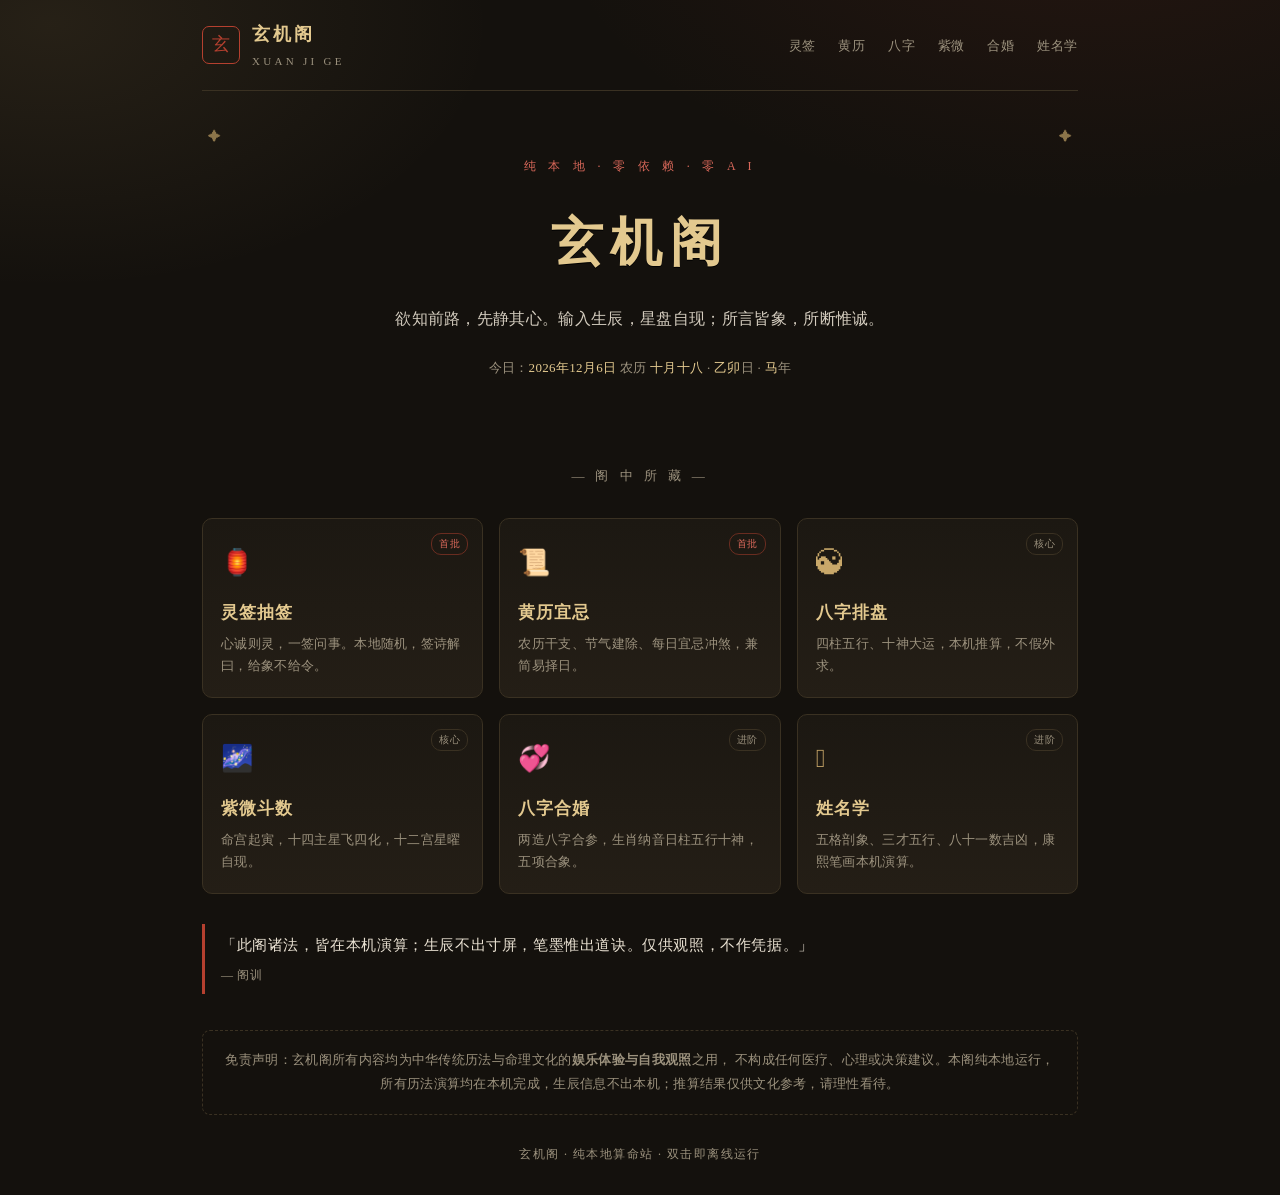
==== index.html @ bf143e60 "chore: 将 worker.js 纳入自审排除（内部 ASSETS 绑定非外联）" ====
<!DOCTYPE html>
<html lang="zh-CN">
<head>
<meta charset="UTF-8">
<meta name="viewport" content="width=device-width, initial-scale=1.0">
<title>玄机阁 · 纯本地算命站</title>
<meta name="description" content="玄机阁：纯本地、零依赖、零AI的中华命理文化站。灵签、黄历、八字、紫微、合婚、姓名学，历法内核本机演算，生辰不出本机。">
<meta property="og:title" content="玄机阁 · 纯本地算命站">
<meta property="og:description" content="灵签、黄历、八字、紫微、合婚、姓名学，纯本地演算，生辰不出本机。">
<meta property="og:type" content="website">
<meta property="og:locale" content="zh_CN">
<meta name="theme-color" content="#14110d">
<link rel="icon" href="data:,">
<link rel="stylesheet" href="assets/style.css">
</head>
<body>
<a class="skip" href="#main">跳到主要内容</a>
<div class="wrap" id="main">

  <div class="topbar">
    <div class="brand">
      <span class="seal">玄</span>
      <div><b>玄机阁</b><small>XUAN JI GE</small></div>
    </div>
    <nav class="nav">
      <a href="modules/lingqian.html">灵签</a>
      <a href="modules/huangli.html">黄历</a>
      <a href="modules/bazi.html">八字</a>
      <a href="modules/ziwei.html">紫微</a>
      <a href="modules/hehun.html">合婚</a>
      <a href="modules/nameology.html">姓名学</a>
    </nav>
  </div>

  <header class="hero">
    <div class="kicker">纯 本 地 · 零 依 赖 · 零 A I</div>
    <h1>玄机阁</h1>
    <p class="edict">欲知前路，先静其心。输入生辰，星盘自现；所言皆象，所断惟诚。</p>
    <div class="today" id="today" aria-live="polite">今日：<b>—</b></div>
  </header>

  <div class="section-title">— 阁 中 所 藏 —</div>
  <div class="grid">
    <a class="tile reveal" href="modules/lingqian.html">
      <span class="tag hot">首批</span>
      <div class="ic">🏮</div>
      <h3>灵签抽签</h3>
      <p>心诚则灵，一签问事。本地随机，签诗解曰，给象不给令。</p>
    </a>
    <a class="tile reveal" href="modules/huangli.html">
      <span class="tag hot">首批</span>
      <div class="ic">📜</div>
      <h3>黄历宜忌</h3>
      <p>农历干支、节气建除、每日宜忌冲煞，兼简易择日。</p>
    </a>
    <a class="tile reveal" href="modules/bazi.html">
      <span class="tag">核心</span>
      <div class="ic">☯</div>
      <h3>八字排盘</h3>
      <p>四柱五行、十神大运，本机推算，不假外求。</p>
    </a>
    <a class="tile reveal" href="modules/ziwei.html">
      <span class="tag">核心</span>
      <div class="ic">🌌</div>
      <h3>紫微斗数</h3>
      <p>命宫起寅，十四主星飞四化，十二宫星曜自现。</p>
    </a>
    <a class="tile reveal" href="modules/hehun.html">
      <span class="tag">进阶</span>
      <div class="ic">💞</div>
      <h3>八字合婚</h3>
      <p>两造八字合参，生肖纳音日柱五行十神，五项合象。</p>
    </a>
    <a class="tile reveal" href="modules/nameology.html">
      <span class="tag">进阶</span>
      <div class="ic">𖤐</div>
      <h3>姓名学</h3>
      <p>五格剖象、三才五行、八十一数吉凶，康熙笔画本机演算。</p>
    </a>
  </div>

  <div class="verse">「此阁诸法，皆在本机演算；生辰不出寸屏，笔墨惟出道诀。仅供观照，不作凭据。」<span class="src">— 阁训</span></div>

  <div class="disclaimer">
    免责声明：玄机阁所有内容均为中华传统历法与命理文化的<strong>娱乐体验与自我观照</strong>之用，
    不构成任何医疗、心理或决策建议。本阁纯本地运行，所有历法演算均在本机完成，生辰信息不出本机；推算结果仅供文化参考，请理性看待。
  </div>

  <footer>玄机阁 · 纯本地算命站 · 双击即离线运行</footer>
</div>

<script defer src="assets/config.js"></script>
<script defer src="assets/logger.js"></script>
<script defer src="assets/core.js"></script>
<script>
document.addEventListener('DOMContentLoaded', function () {
  if (window.XJ_LOG) XJ_LOG.install();
  (function () {
    var t = XJ.getTodayLunar();
    document.getElementById('today').innerHTML =
      '今日：<b>'+t.solar+'</b> 农历 <b>'+t.lunar+'</b> · <b>'+t.gzDay+'</b>日 · <b>'+t.animal+'</b>年';
  })();
  // 设置朱印 favicon：内联 SVG，无额外文件、无外链
  (function () {
    var svg = "<svg xmlns='http://www.w3.org/2000/svg' viewBox='0 0 32 32'>" +
      "<circle cx='16' cy='16' r='14' fill='%23b23b2e'/>" +
      "<text x='16' y='23' font-size='20' text-anchor='middle' " +
      "font-family='serif' fill='%23f3e6c0'>玄</text></svg>";
    var lk = document.querySelector("link[rel~='icon']");
    if (lk) lk.href = 'data:image/svg+xml,' + svg;
  })();
});
</script>
</body>
</html>
---- assets/style.css ----
/* 玄机阁 · 设计系统 style.css
   沉金 / 朱砂 · 系统衬线 · 手写动效 · 尊重 prefers-reduced-motion
   零外部依赖：不引任何字体 / 库 / CDN */

:root{
  --ink:#14110d;          /* 背景 近墨微暖 */
  --ink-2:#1c1812;        /* 面板 */
  --ink-3:#241e16;        /* 面板深 */
  --gold:#c9a86a;         /* 沉金 */
  --gold-soft:#e3c98f;    /* 沉金亮 */
  --gold-dim:#8c754a;     /* 沉金暗 */
  --cinnabar:#b5402f;     /* 朱砂 */
  --cinnabar-soft:#d9685a;/* 朱砂亮 */
  --paper:#e9e1d2;        /* 宣纸正文 */
  --muted:#9c927e;        /* 次要 */
  --line:#3a3122;         /* 细线 */
  --serif:"Songti SC","STSong","SimSun","Noto Serif CJK SC","Source Han Serif SC",serif;
  --kai:"Kaiti SC","STKaiti","Kaiti","SimKai",var(--serif);
  --radius:10px;
  --maxw:920px;
}

*{box-sizing:border-box;margin:0;padding:0}
html{-webkit-text-size-adjust:100%;scroll-behavior:smooth}
body{
  font-family:var(--serif);
  background:
    radial-gradient(900px 500px at 85% -8%,rgba(181,64,47,.10),transparent 60%),
    radial-gradient(800px 480px at 4% 2%,rgba(201,168,106,.10),transparent 55%),
    var(--ink);
  color:var(--paper);
  line-height:1.85;
  letter-spacing:.02em;
  -webkit-font-smoothing:antialiased;
  min-height:100vh;
}
a{color:var(--gold-soft);text-decoration:none}
img{max-width:100%}
.wrap{max-width:var(--maxw);margin:0 auto;padding:0 22px}

/* —— 顶栏 —— */
.topbar{display:flex;align-items:center;justify-content:space-between;
  padding:18px 0;border-bottom:1px solid var(--line)}
.brand{display:flex;align-items:center;gap:12px}
.brand .seal{display:inline-grid;place-items:center;width:38px;height:38px;
  border:1px solid var(--cinnabar);border-radius:7px;color:var(--cinnabar);
  font-family:var(--kai);font-size:18px;letter-spacing:0;flex:none}
.brand b{font-size:18px;color:var(--gold-soft);letter-spacing:.18em;font-weight:600}
.brand small{display:block;color:var(--muted);font-size:11px;letter-spacing:.3em}
.nav a{color:var(--muted);font-size:13px;margin-left:18px;letter-spacing:.05em;transition:.2s}
.nav a:hover{color:var(--gold-soft)}

/* —— 扉页 / Hero —— */
.hero{text-align:center;padding:64px 0 44px;position:relative}
.hero:before,.hero:after{content:"✦";color:var(--gold-dim);font-size:13px;position:absolute;top:34px}
.hero:before{left:6px}.hero:after{right:6px}
.hero .kicker{color:var(--cinnabar-soft);letter-spacing:.4em;font-size:12px}
.hero h1{font-size:clamp(34px,7vw,52px);color:var(--gold-soft);letter-spacing:.14em;
  margin:18px 0 10px;text-shadow:0 1px 0 #000;font-weight:600}
.hero .edict{max-width:600px;margin:14px auto 0;color:var(--paper);opacity:.9;font-size:15.5px}
.hero .today{margin-top:22px;color:var(--muted);font-size:13px}
.hero .today b{color:var(--gold-soft);font-weight:400}

/* —— 按钮（印章风）—— */
.btn{display:inline-block;border:1px solid var(--cinnabar);color:var(--cinnabar-soft);
  background:rgba(181,64,47,.06);padding:11px 26px;border-radius:24px;font-size:14px;
  letter-spacing:.1em;cursor:pointer;transition:.2s;font-family:var(--serif)}
.btn:hover{background:rgba(181,64,47,.16);color:var(--paper)}
.btn.gold{border-color:var(--gold);color:var(--gold-soft);background:rgba(201,168,106,.06)}
.btn.gold:hover{background:rgba(201,168,106,.16)}
.btn:focus-visible{outline:2px solid var(--gold-soft);outline-offset:2px}

/* —— 模块宫格 —— */
.grid{display:grid;grid-template-columns:repeat(3,1fr);gap:16px;margin:30px 0}
.tile{background:linear-gradient(180deg,var(--ink-2),var(--ink-3));
  border:1px solid var(--line);border-radius:var(--radius);padding:20px 18px;
  display:block;transition:.22s;position:relative;overflow:hidden}
.tile:hover{transform:translateY(-3px);border-color:var(--gold-dim);
  box-shadow:0 10px 30px rgba(0,0,0,.4)}
.tile .ic{font-size:26px;color:var(--gold);margin-bottom:10px}
.tile h3{font-size:17px;color:var(--gold-soft);letter-spacing:.06em;margin-bottom:6px;font-weight:600}
.tile p{font-size:12.5px;color:var(--muted);line-height:1.7}
.tile .tag{position:absolute;top:14px;right:14px;font-size:10px;color:var(--muted);
  border:1px solid var(--line);border-radius:10px;padding:1px 7px;letter-spacing:.05em}
.tile .tag.hot{color:var(--cinnabar-soft);border-color:rgba(181,64,47,.5)}

/* —— 通用面板 / 卡片 —— */
.panel{background:linear-gradient(180deg,var(--ink-2),var(--ink-3));
  border:1px solid var(--line);border-radius:var(--radius);padding:24px;margin:22px 0}
.panel h2{font-size:21px;color:var(--gold);letter-spacing:.08em;border-bottom:1px solid var(--line);
  padding-bottom:12px;margin-bottom:16px;font-weight:600}
.section-title{text-align:center;color:var(--muted);letter-spacing:.3em;font-size:13px;margin:40px 0 4px}

/* —— 表单控件 —— */
label{display:block;color:var(--muted);font-size:13px;margin:14px 0 6px;letter-spacing:.05em}
input[type=date],input[type=text],input[type=number],select{
  width:100%;background:var(--ink);border:1px solid var(--line);border-radius:8px;
  color:var(--paper);font-family:var(--serif);font-size:14px;padding:10px 12px;outline:none}
input:focus,select:focus{border-color:var(--gold-dim)}
.row{display:flex;gap:12px;flex-wrap:wrap}
.row > div{flex:1;min-width:120px}

/* —— 八字排盘表 —— */
.bazi-table{width:100%;border-collapse:collapse;margin:8px 0;font-size:13.5px}
.bazi-table th,.bazi-table td{border:1px solid var(--line);padding:10px 8px;text-align:center;vertical-align:middle}
.bazi-table th{color:var(--gold);background:var(--ink-3);font-weight:600;letter-spacing:.05em}
.bazi-table .pillar-zi{font-size:22px;color:var(--gold-soft);line-height:1.3}
.bazi-table .pillar-gan{font-size:22px;color:var(--paper);line-height:1.3}
.bazi-table .lbl{color:var(--muted);font-size:12px}
.wuxing-bar{display:flex;gap:6px;flex-wrap:wrap;margin:6px 0}
.wuxing-bar span{font-size:12px;border:1px solid var(--line);border-radius:14px;padding:2px 10px;color:var(--gold-soft)}
.note{color:var(--muted);font-size:12.5px;line-height:1.8}

/* —— 灵签 —— */
.qian-stage{text-align:center;padding:18px 0}
.qian-tube{width:84px;height:120px;margin:0 auto 18px;border:1px solid var(--gold-dim);
  border-radius:10px 10px 6px 6px;background:linear-gradient(180deg,var(--ink-3),var(--ink));
  position:relative;overflow:hidden}
.qian-tube:before{content:"";position:absolute;inset:6px 10px;border:1px solid rgba(201,168,106,.25);border-radius:6px}
.qian-glyph{position:absolute;inset:0;display:grid;place-items:center;color:var(--gold-dim);font-size:30px}
.qian-result{max-width:560px;margin:0 auto}
.qian-no{font-family:var(--kai);font-size:30px;color:var(--cinnabar-soft);letter-spacing:.1em}
.qian-level{display:inline-block;font-size:12px;color:var(--gold-soft);border:1px solid var(--line);
  border-radius:12px;padding:2px 12px;margin:8px 0 14px}
.qian-poem{font-family:var(--kai);font-size:18px;color:var(--paper);line-height:2.1;
  letter-spacing:.08em;white-space:pre-line}
.qian-jie{color:var(--muted);font-size:14px;margin-top:14px;line-height:1.9}
.qian-edict{color:var(--gold-soft);font-size:14px;margin-top:14px;font-family:var(--kai);letter-spacing:.05em}

/* —— 黄历 —— */
.hl-head{display:grid;grid-template-columns:auto 1fr;gap:18px;align-items:center}
.hl-date{font-family:var(--kai);font-size:30px;color:var(--gold-soft);line-height:1.3}
.hl-sub{color:var(--muted);font-size:13px;line-height:1.9}
.hl-grid{display:grid;grid-template-columns:1fr 1fr;gap:14px;margin-top:18px}
.hl-box{background:var(--ink);border:1px solid var(--line);border-radius:8px;padding:14px 16px}
.hl-box h4{color:var(--cinnabar-soft);font-size:13px;letter-spacing:.1em;margin-bottom:8px;font-weight:600}
.hl-box .yi,.hl-box .ji{font-size:14px;line-height:2;color:var(--paper)}
.hl-box .ji{color:var(--muted)}
.zx-form{margin-top:18px}
.zx-out{margin-top:14px;font-size:15px;line-height:1.9}
.zx-out .good{color:var(--gold-soft)}
.zx-out .bad{color:var(--cinnabar-soft)}
.zx-out .flat{color:var(--muted)}

/* —— 道诀体引言 —— */
.verse{border-left:3px solid var(--cinnabar);padding:8px 0 8px 16px;color:var(--paper);
  font-size:15px;margin:12px 0;font-family:var(--kai);letter-spacing:.04em}
.verse .src{display:block;color:var(--muted);font-size:12px;margin-top:4px;font-family:var(--serif)}

/* —— 免责声明 / 页脚 —— */
.disclaimer{margin-top:36px;padding:18px 20px;border:1px dashed var(--line);border-radius:8px;
  color:var(--muted);font-size:12.5px;line-height:1.9;text-align:center}
/* —— 合婚：双方并排 —— */
.couple{display:grid;grid-template-columns:1fr 1fr;gap:16px}
.couple .side{border:1px solid var(--line);border-radius:10px;padding:14px}
.couple .side h3{margin:0 0 10px;font-size:15px;color:var(--gold);letter-spacing:.1em}
.duel{display:grid;grid-template-columns:1fr auto 1fr;gap:14px;align-items:center;margin:8px 0 18px}
.duel .mid{color:var(--gold-dim);font-size:22px}
.duel-cap{color:var(--muted);font-size:13px;margin-bottom:4px}
.duel-cap-r{text-align:right}
.xiang-box{text-align:center;margin:6px 0 18px;padding:18px;border:1px solid var(--gold-dim);border-radius:12px;
  background:linear-gradient(180deg,rgba(201,168,106,.07),transparent)}
.xiang-box .x{font-size:30px;letter-spacing:.3em;color:var(--gold);margin-bottom:8px}
.xiang-box .poem{white-space:pre-line;color:var(--ink-2);line-height:1.9;font-size:15px}
.he-dim{margin:10px 0;border:1px solid var(--line);border-radius:10px;padding:12px 14px}
.he-dim .dh{display:flex;justify-content:space-between;align-items:baseline;margin-bottom:6px}
.he-dim .dh b{color:var(--gold);font-size:14px;letter-spacing:.08em}
.he-dim .lvl{font-size:12px;color:var(--muted)}
.he-dim .rel{font-size:12px;color:var(--gold-dim);margin-bottom:4px}
.he-dim .meta{font-size:12px;color:var(--muted);margin-bottom:4px}
.he-dim .tx{font-size:13px;color:var(--ink-2);line-height:1.7}
footer{text-align:center;color:var(--muted);font-size:12px;margin-top:28px;letter-spacing:.12em;padding-bottom:30px}

/* —— 紫微斗数：十二宫盘 —— */
.palace-wrap{margin-top:18px}
.palace-grid{display:grid;grid-template-columns:repeat(4,1fr);gap:10px}
.palace{border:1px solid var(--line);border-radius:8px;padding:10px 11px;background:var(--ink-2);
  min-height:96px;display:flex;flex-direction:column;gap:5px;position:relative}
.palace.ming{border-color:var(--gold);box-shadow:0 0 0 1px rgba(201,168,106,.35) inset}
.palace .pname{font-family:var(--kai);font-size:14px;color:var(--gold-soft);letter-spacing:.06em}
.palace .pzhi{position:absolute;top:8px;right:10px;font-size:12px;color:var(--muted)}
.palace .stars{display:flex;flex-wrap:wrap;gap:4px 7px;align-content:flex-start}
.pstar-main{font-family:var(--serif);font-size:15px;color:var(--paper);font-weight:600}
.palace.ming .pstar-main{color:var(--gold-soft)}
.pstar-aux{font-size:11.5px;color:var(--muted)}
.pstar-aux.qi{color:var(--cinnabar-soft)}
.pstar-aux.good{color:var(--gold-dim)}
.hua-tags{display:flex;flex-wrap:wrap;gap:4px;margin-top:auto}
.hua-tag{font-size:10.5px;padding:1px 6px;border-radius:20px;border:1px solid var(--line);color:var(--gold-dim)}
.hua-tag.l{color:var(--cinnabar-soft);border-color:rgba(181,64,47,.4)}
.hua-tag.k{color:var(--gold-soft);border-color:rgba(201,168,106,.4)}
.four-list{display:flex;flex-wrap:wrap;gap:10px;margin-top:10px}
.four-list .fi{border:1px solid var(--line);border-radius:8px;padding:8px 12px;background:var(--ink-2);min-width:120px}
.four-list .fi b{color:var(--gold-soft);font-weight:600}
.daxian{display:flex;flex-wrap:wrap;gap:8px;margin-top:10px}
.daxian .dx{border:1px solid var(--line);border-radius:8px;padding:6px 10px;background:var(--ink-2);font-size:13px}
.daxian .dx b{color:var(--gold-soft)}
.ziwei-hl{margin-top:6px;color:var(--gold-soft);font-family:var(--kai);font-size:15px}
@media(max-width:720px){.palace-grid{grid-template-columns:repeat(2,1fr)}}

/* —— 无障碍：跳过导航 + 焦点可见（键盘 / 读屏友好）—— */
.skip{position:absolute;left:-9999px;top:0;background:var(--gold);color:var(--ink);
  padding:8px 18px;border-radius:0 0 8px 0;z-index:99;letter-spacing:.12em;font-size:13px}
.skip:focus{left:0;outline:2px solid var(--gold-soft);outline-offset:2px}
a:focus-visible,input:focus-visible,select:focus-visible,
button:focus-visible,textarea:focus-visible{outline:2px solid var(--gold-soft);
  outline-offset:2px;border-radius:4px}
:focus:not(:focus-visible){outline:none}
@media (prefers-reduced-motion: reduce){*{scroll-behavior:auto!important}}

/* —— 动效（受 reduced-motion 保护）—— */
@media (prefers-reduced-motion: no-preference){
  @keyframes xj-float{50%{transform:translateY(-7px)}}
  @keyframes xj-fade{from{opacity:0;transform:translateY(10px)}to{opacity:1;transform:none}}
  .float{animation:xj-float 5s ease-in-out infinite}
  .reveal{animation:xj-fade .6s ease both}
  @keyframes xj-draw{0%{transform:rotate(-8deg) translateY(-40px);opacity:0}
    60%{opacity:1}100%{transform:rotate(0) translateY(0);opacity:1}}
  .qian-draw{animation:xj-draw .7s cubic-bezier(.2,.7,.3,1) both}
}

/* —— 响应式 —— */
@media(max-width:720px){
  .grid{grid-template-columns:repeat(2,1fr)}
  .hl-grid{grid-template-columns:1fr}
  /* 移动端保留导航（不再整条隐藏），改为换行可点 */
  .topbar{flex-wrap:wrap;gap:8px}
  .nav{display:flex;flex-wrap:wrap;gap:4px 14px;margin-top:6px;width:100%}
  .nav a{margin-left:0}
  /* 合婚双方与结果在窄屏堆叠，避免挤压 */
  .couple{grid-template-columns:1fr}
  .duel{grid-template-columns:1fr;gap:10px;text-align:center}
  .duel .mid{transform:rotate(90deg)}
}
@media(max-width:460px){
  .grid{grid-template-columns:1fr}
}

/* —— 姓名学：五格表 / 三才配置 —— */
.name-table{width:100%;border-collapse:collapse;margin:8px 0;font-size:13.5px}
.name-table th,.name-table td{border:1px solid var(--line);padding:10px 8px;text-align:center;vertical-align:middle}
.name-table th{color:var(--gold);background:var(--ink-3);font-weight:600;letter-spacing:.05em}
.name-table .lbl{color:var(--muted);font-size:12px}
.ji-good{color:var(--gold-soft);font-weight:600}
.ji-bad{color:var(--cinnabar-soft,#b5402f);font-weight:600}
.ji-mid{color:#d8a24a;font-weight:600}
.name-notes{margin:6px 0 0}
.name-notes p{color:var(--muted);font-size:12.5px;line-height:1.85;margin:7px 0}
.name-notes b{color:var(--gold-soft);font-weight:600;margin-right:4px}
.name-notes .src{color:var(--gold-dim);font-size:11px;margin-right:6px}
.name-sancai{margin-top:6px;color:var(--muted);font-size:13px;letter-spacing:.06em}
.name-sancai b{color:var(--gold-soft);font-size:16px;margin:0 5px}
.name-summary{margin:10px 0 16px;padding:12px 14px;border:1px solid var(--line);border-radius:10px;background:var(--ink-3)}
.name-summary{display:flex;flex-wrap:wrap;align-items:center;gap:8px 16px}
.name-summary span{font-size:13px;font-weight:600}
.name-summary .verdict{width:100%;margin-top:2px}
.name-summary .verdict{color:var(--gold-soft);font-size:13px;line-height:1.7}
.name-alt-note{
  margin:10px 0;padding:8px 12px;
  border-left:3px solid var(--gold-soft,#caa45a);
  background:rgba(202,164,90,.08);
  font-size:13px;color:var(--muted);
  border-radius:4px;line-height:1.7
}
.name-alt-note .btn{margin-left:8px;padding:3px 10px;font-size:12px;vertical-align:middle}
.name-bazi{margin-top:18px;padding:14px;border:1px solid rgba(202,164,90,.3);border-radius:8px;background:rgba(202,164,90,.05)}
.name-bazi h3{font-size:15px;margin:0 0 8px;color:var(--gold-soft)}
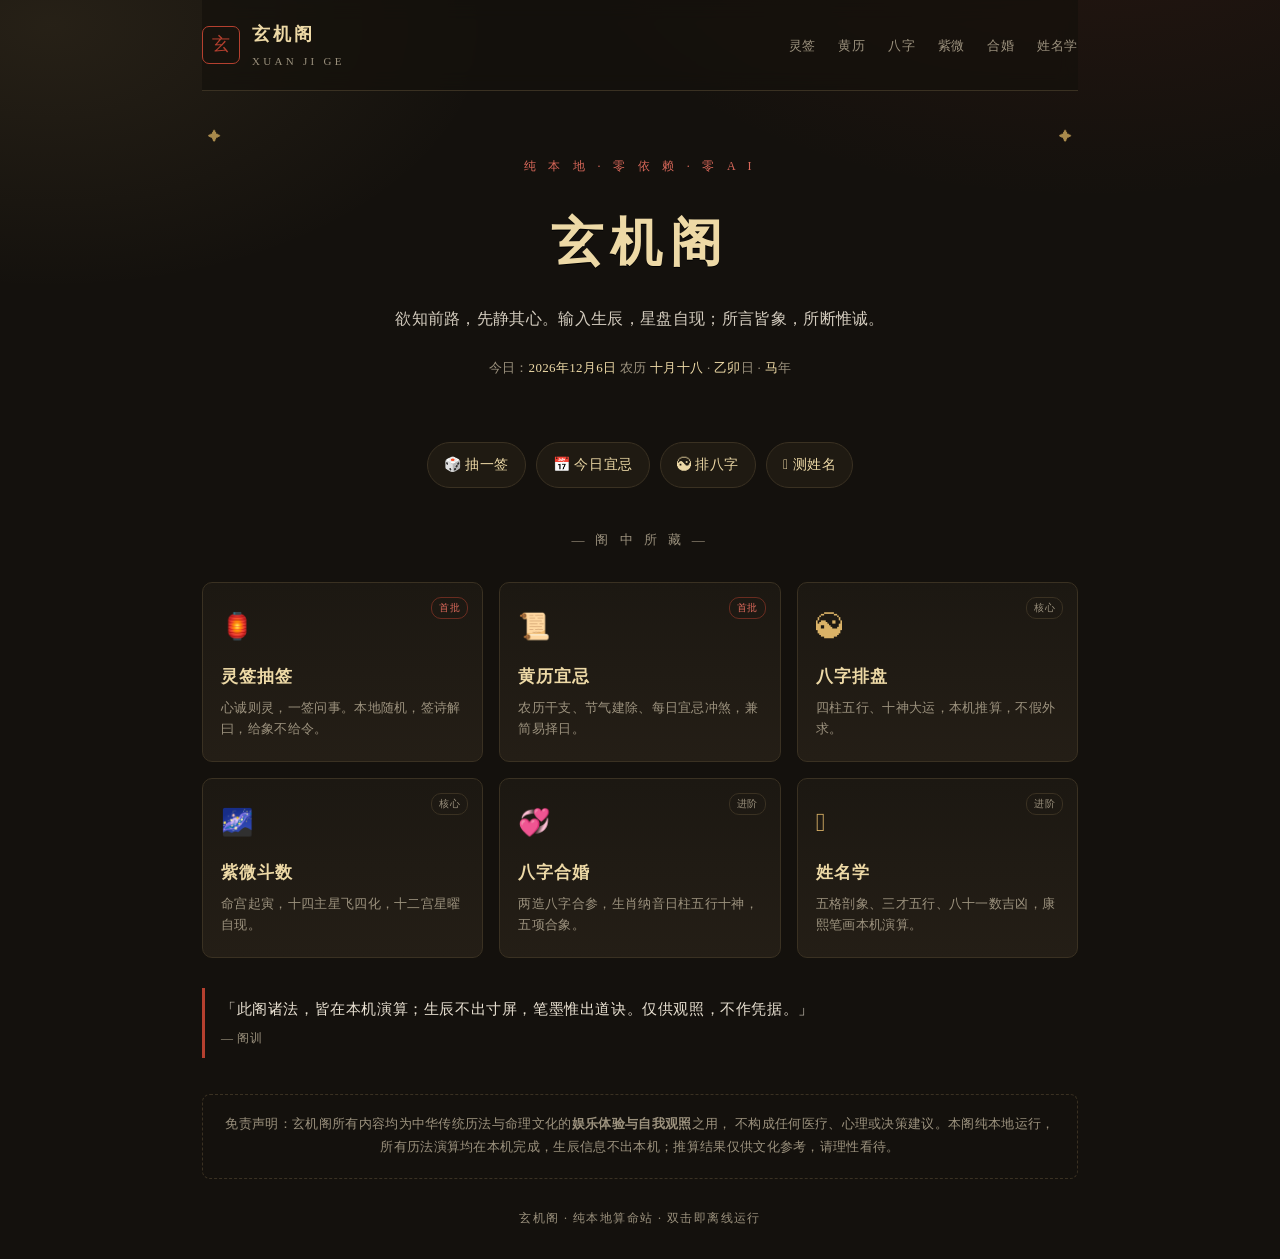
==== commit 5844d25b: "feat: UI redesign 落地 + 配色微调同步 - style.css: 五行色令牌与.wx-tag组件、玻璃顶栏、字体分层、快捷入口、移动端底部标签栏 - index.html: 首屏快" ====
--- a/index.html
+++ b/index.html
@@ -38,6 +38,13 @@
     <p class="edict">欲知前路，先静其心。输入生辰，星盘自现；所言皆象，所断惟诚。</p>
     <div class="today" id="today" aria-live="polite">今日：<b>—</b></div>
   </header>
+
+  <div class="quick-chips" role="navigation" aria-label="快捷入口">
+    <a class="chip" href="modules/lingqian.html">🎲 抽一签</a>
+    <a class="chip" href="modules/huangli.html">📅 今日宜忌</a>
+    <a class="chip" href="modules/bazi.html">☯ 排八字</a>
+    <a class="chip" href="modules/nameology.html">𖤐 测姓名</a>
+  </div>
 
   <div class="section-title">— 阁 中 所 藏 —</div>
   <div class="grid">
@@ -89,6 +96,16 @@
   <footer>玄机阁 · 纯本地算命站 · 双击即离线运行</footer>
 </div>
 
+<div class="tabbar" role="navigation" aria-label="移动端导航">
+  <a href="index.html"><span class="ic">🏮</span>首页</a>
+  <a href="modules/lingqian.html"><span class="ic">🏮</span>灵签</a>
+  <a href="modules/huangli.html"><span class="ic">📜</span>黄历</a>
+  <a href="modules/bazi.html"><span class="ic">☯</span>八字</a>
+  <a href="modules/ziwei.html"><span class="ic">🌌</span>紫微</a>
+  <a href="modules/hehun.html"><span class="ic">💞</span>合婚</a>
+  <a href="modules/nameology.html"><span class="ic">𖤐</span>姓名</a>
+</div>
+
 <script defer src="assets/config.js"></script>
 <script defer src="assets/logger.js"></script>
 <script defer src="assets/core.js"></script>
--- a/assets/style.css
+++ b/assets/style.css
@@ -6,9 +6,9 @@
   --ink:#14110d;          /* 背景 近墨微暖 */
   --ink-2:#1c1812;        /* 面板 */
   --ink-3:#241e16;        /* 面板深 */
-  --gold:#c9a86a;         /* 沉金 */
-  --gold-soft:#e3c98f;    /* 沉金亮 */
-  --gold-dim:#8c754a;     /* 沉金暗 */
+  --gold:#dab267;         /* 温润金 */
+  --gold-soft:#edd9a6;    /* 温润金亮 */
+  --gold-dim:#a98a4c;     /* 温润金暗 */
   --cinnabar:#b5402f;     /* 朱砂 */
   --cinnabar-soft:#d9685a;/* 朱砂亮 */
   --paper:#e9e1d2;        /* 宣纸正文 */
@@ -18,6 +18,12 @@
   --kai:"Kaiti SC","STKaiti","Kaiti","SimKai",var(--serif);
   --radius:10px;
   --maxw:920px;
+  /* —— UI Redesign：五行功能色（命理工具可用性升级）—— */
+  --wx-mu:#3f9b8c;   /* 木 青 */
+  --wx-huo:#c0392b;  /* 火 红 */
+  --wx-tu:#caa030;   /* 土 黄 */
+  --wx-jin:#b8b8b8;  /* 金 白 */
+  --wx-shui:#2f6fb0; /* 水 蓝 */
 }
 
 *{box-sizing:border-box;margin:0;padding:0}
@@ -40,7 +46,11 @@
 
 /* —— 顶栏 —— */
 .topbar{display:flex;align-items:center;justify-content:space-between;
-  padding:18px 0;border-bottom:1px solid var(--line)}
+  padding:18px 0;border-bottom:1px solid var(--line);
+  position:sticky;top:0;z-index:50;
+  background:rgba(20,17,13,.72);
+  backdrop-filter:saturate(140%) blur(10px);
+  -webkit-backdrop-filter:saturate(140%) blur(10px)}
 .brand{display:flex;align-items:center;gap:12px}
 .brand .seal{display:inline-grid;place-items:center;width:38px;height:38px;
   border:1px solid var(--cinnabar);border-radius:7px;color:var(--cinnabar);
@@ -98,6 +108,9 @@
   color:var(--paper);font-family:var(--serif);font-size:14px;padding:10px 12px;outline:none}
 input:focus,select:focus{border-color:var(--gold-dim)}
 .row{display:flex;gap:12px;flex-wrap:wrap}
+
+/* UI Redesign：字体分层（正文无衬线，长文/表单可读性升级） */
+.ui-sans{font-family:-apple-system,BlinkMacSystemFont,"PingFang SC","Microsoft YaHei",system-ui,sans-serif}
 .row > div{flex:1;min-width:120px}
 
 /* —— 八字排盘表 —— */
@@ -110,6 +123,21 @@
 .wuxing-bar{display:flex;gap:6px;flex-wrap:wrap;margin:6px 0}
 .wuxing-bar span{font-size:12px;border:1px solid var(--line);border-radius:14px;padding:2px 10px;color:var(--gold-soft)}
 .note{color:var(--muted);font-size:12.5px;line-height:1.8}
+
+/* —— UI Redesign：五行五色功能标签（喜用/忌神一眼可辨）—— */
+.wx-tag{display:inline-flex;align-items:center;gap:5px;font-size:12px;
+  border-radius:14px;padding:3px 10px;border:1px solid var(--line);font-weight:600;line-height:1.6}
+.wx-tag .dot{width:8px;height:8px;border-radius:50%;background:var(--muted)}
+.wx-tag.mu{color:var(--wx-mu);border-color:rgba(63,155,140,.22)}
+.wx-tag.mu .dot{background:var(--wx-mu)}
+.wx-tag.huo{color:var(--wx-huo);border-color:rgba(192,57,43,.22)}
+.wx-tag.huo .dot{background:var(--wx-huo)}
+.wx-tag.tu{color:var(--wx-tu);border-color:rgba(202,160,48,.22)}
+.wx-tag.tu .dot{background:var(--wx-tu)}
+.wx-tag.jin{color:var(--wx-jin);border-color:rgba(184,184,184,.22)}
+.wx-tag.jin .dot{background:var(--wx-jin)}
+.wx-tag.shui{color:var(--wx-shui);border-color:rgba(47,111,176,.22)}
+.wx-tag.shui .dot{background:var(--wx-shui)}
 
 /* —— 灵签 —— */
 .qian-stage{text-align:center;padding:18px 0}
@@ -196,6 +224,29 @@
 .daxian .dx{border:1px solid var(--line);border-radius:8px;padding:6px 10px;background:var(--ink-2);font-size:13px}
 .daxian .dx b{color:var(--gold-soft)}
 .ziwei-hl{margin-top:6px;color:var(--gold-soft);font-family:var(--kai);font-size:15px}
+
+/* —— UI Redesign：首屏快捷入口 + 移动端底部标签栏 —— */
+.quick-chips{display:flex;flex-wrap:wrap;gap:10px;justify-content:center;margin:18px 0 6px}
+.chip{display:inline-flex;align-items:center;gap:6px;padding:9px 16px;border:1px solid var(--line);
+  border-radius:24px;color:var(--gold-soft);font-size:14px;letter-spacing:.04em;
+  background:rgba(201,168,106,.06);transition:.2s;cursor:pointer}
+.chip:hover{background:rgba(201,168,106,.16);transform:translateY(-2px);box-shadow:var(--shadow-md,0 10px 30px rgba(0,0,0,.4))}
+.chip:focus-visible{outline:2px solid var(--gold-soft);outline-offset:2px}
+.tabbar{display:none}
+@media(max-width:720px){
+  .tabbar{display:flex;position:fixed;left:0;right:0;bottom:0;z-index:60;
+    justify-content:space-around;align-items:center;
+    padding:8px 0 calc(8px + env(safe-area-inset-bottom));
+    background:rgba(20,17,13,.92);
+    backdrop-filter:saturate(140%) blur(10px);
+    -webkit-backdrop-filter:saturate(140%) blur(10px);
+    border-top:1px solid var(--line)}
+  .tabbar a{display:flex;flex-direction:column;align-items:center;gap:3px;
+    color:var(--muted);font-size:11px;text-decoration:none;min-width:56px}
+  .tabbar a .ic{font-size:20px;line-height:1}
+  .tabbar a:hover,.tabbar a.active{color:var(--gold-soft)}
+  .tabbar a.active .ic{color:var(--cinnabar-soft)}
+}
 @media(max-width:720px){.palace-grid{grid-template-columns:repeat(2,1fr)}}
 
 /* —— 无障碍：跳过导航 + 焦点可见（键盘 / 读屏友好）—— */
@@ -223,9 +274,9 @@
 @media(max-width:720px){
   .grid{grid-template-columns:repeat(2,1fr)}
   .hl-grid{grid-template-columns:1fr}
-  /* 移动端保留导航（不再整条隐藏），改为换行可点 */
+  /* 移动端导航移至底部标签栏承载 */
   .topbar{flex-wrap:wrap;gap:8px}
-  .nav{display:flex;flex-wrap:wrap;gap:4px 14px;margin-top:6px;width:100%}
+  .nav{display:none}
   .nav a{margin-left:0}
   /* 合婚双方与结果在窄屏堆叠，避免挤压 */
   .couple{grid-template-columns:1fr}
